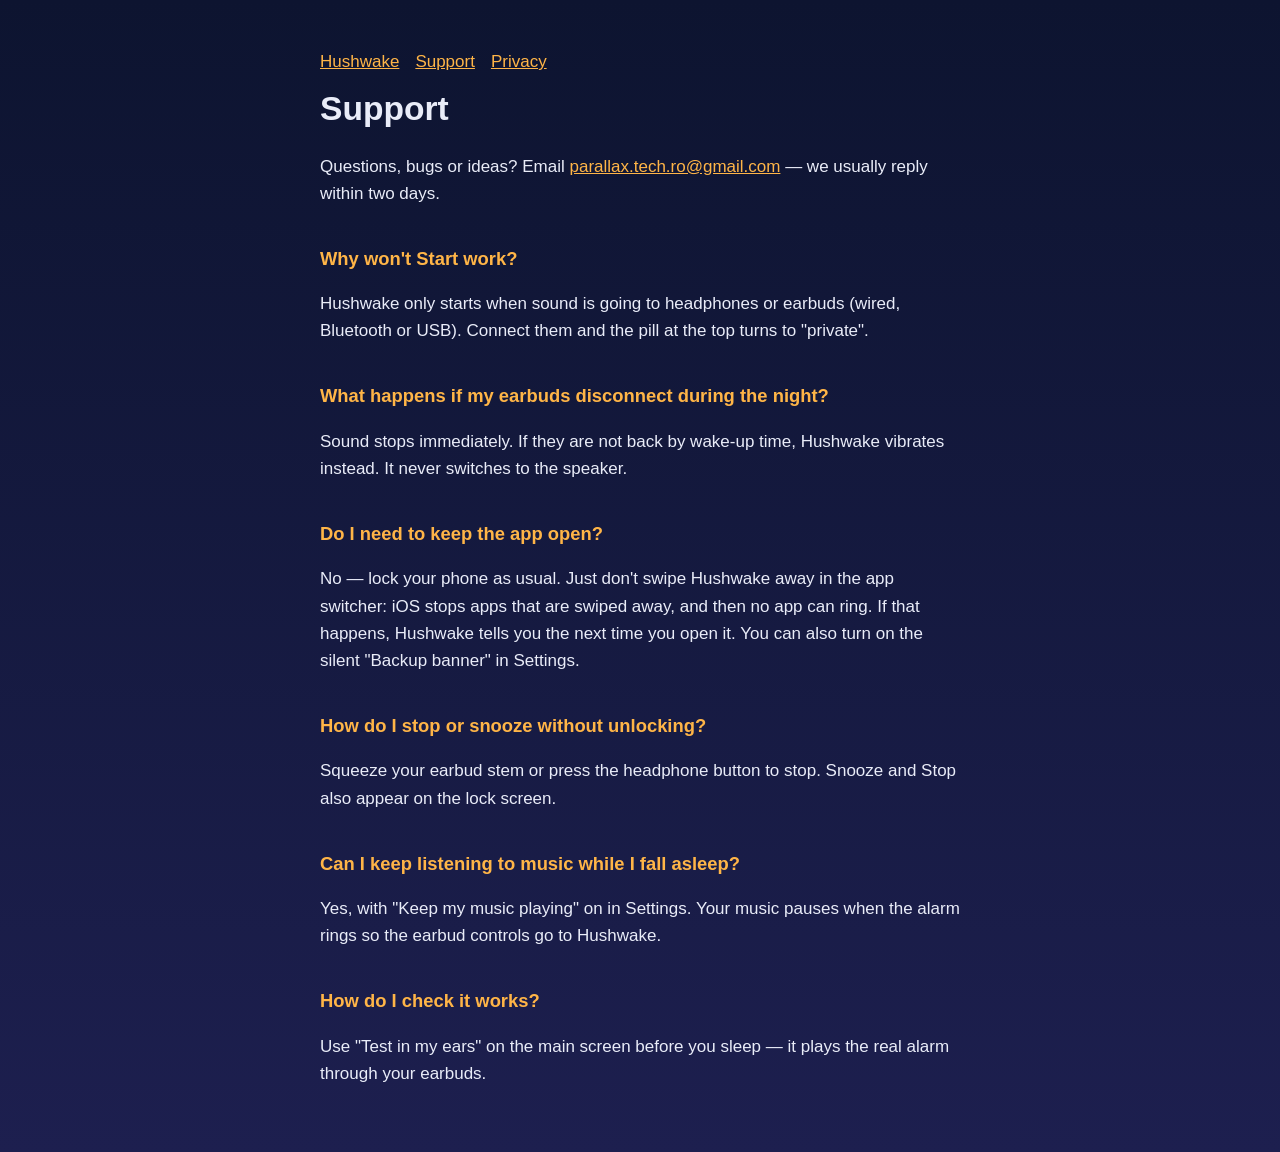
==== support.html @ bd511e37 "Hushwake support + privacy pages" ====
<!doctype html><html lang="en"><head><meta charset="utf-8"><meta name="viewport" content="width=device-width,initial-scale=1"><title>Hushwake Support</title><link rel="stylesheet" href="style.css"></head>
<body><main><nav><a href="index.html">Hushwake</a><a href="support.html">Support</a><a href="privacy.html">Privacy</a></nav>
<h1>Support</h1><p>Questions, bugs or ideas? Email <a href="mailto:parallax.tech.ro@gmail.com">parallax.tech.ro@gmail.com</a> — we usually reply within two days.</p>
<h2>Why won't Start work?</h2><p>Hushwake only starts when sound is going to headphones or earbuds (wired, Bluetooth or USB). Connect them and the pill at the top turns to "private".</p>
<h2>What happens if my earbuds disconnect during the night?</h2><p>Sound stops immediately. If they are not back by wake-up time, Hushwake vibrates instead. It never switches to the speaker.</p>
<h2>Do I need to keep the app open?</h2><p>No — lock your phone as usual. Just don't swipe Hushwake away in the app switcher: iOS stops apps that are swiped away, and then no app can ring. If that happens, Hushwake tells you the next time you open it. You can also turn on the silent "Backup banner" in Settings.</p>
<h2>How do I stop or snooze without unlocking?</h2><p>Squeeze your earbud stem or press the headphone button to stop. Snooze and Stop also appear on the lock screen.</p>
<h2>Can I keep listening to music while I fall asleep?</h2><p>Yes, with "Keep my music playing" on in Settings. Your music pauses when the alarm rings so the earbud controls go to Hushwake.</p>
<h2>How do I check it works?</h2><p>Use "Test in my ears" on the main screen before you sleep — it plays the real alarm through your earbuds.</p></main></body></html>
---- style.css ----
:root{--bg:#0d1430;--card:#18214a;--text:#e9ecf8;--muted:#a9b0d0;--amber:#ffb547}
*{box-sizing:border-box}body{margin:0;background:linear-gradient(#0d1430,#1d1f4f);color:var(--text);font:17px/1.6 -apple-system,BlinkMacSystemFont,"SF Pro Rounded","Segoe UI",Roboto,sans-serif;min-height:100vh}
main{max-width:680px;margin:0 auto;padding:48px 20px}h1{font-size:2.1rem;margin:.2em 0}h2{color:var(--amber);font-size:1.15rem;margin-top:2em}
a{color:var(--amber)}.card{background:var(--card);border-radius:16px;padding:18px 22px;margin:16px 0}.muted{color:var(--muted);font-size:.9rem}nav a{margin-right:16px}
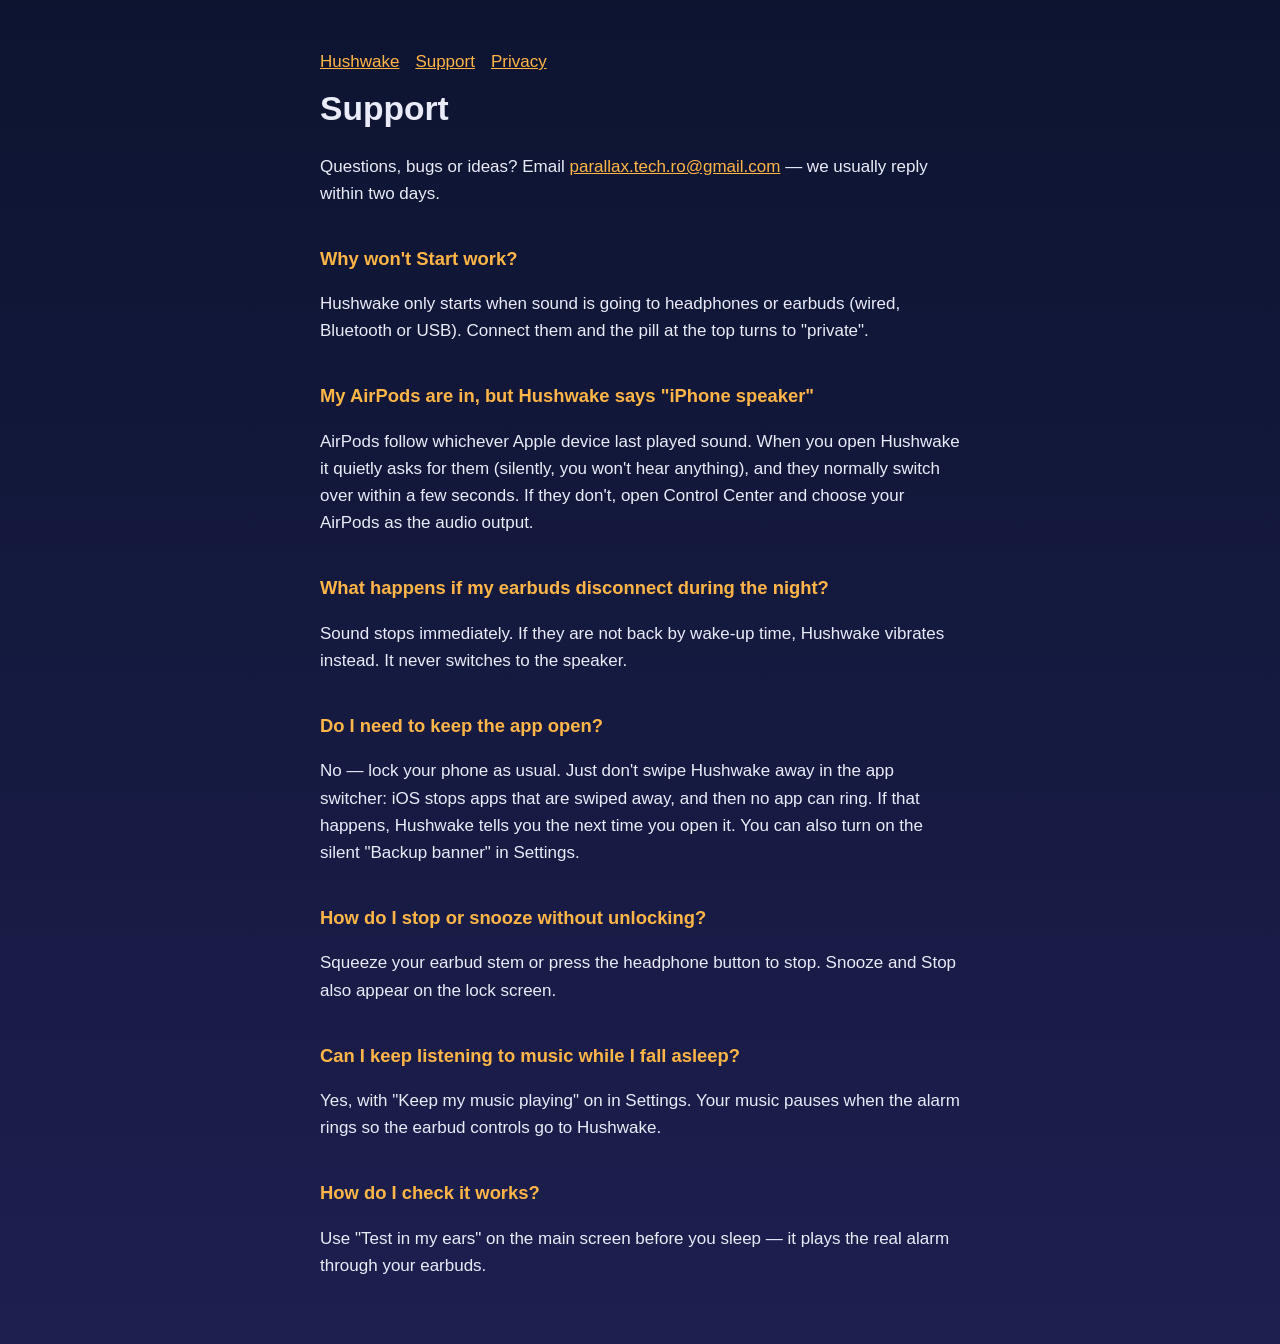
==== commit 7a1b7213: "FAQ: AirPods connected to another device" ====
--- a/support.html
+++ b/support.html
@@ -2,6 +2,7 @@
 <body><main><nav><a href="index.html">Hushwake</a><a href="support.html">Support</a><a href="privacy.html">Privacy</a></nav>
 <h1>Support</h1><p>Questions, bugs or ideas? Email <a href="mailto:parallax.tech.ro@gmail.com">parallax.tech.ro@gmail.com</a> — we usually reply within two days.</p>
 <h2>Why won't Start work?</h2><p>Hushwake only starts when sound is going to headphones or earbuds (wired, Bluetooth or USB). Connect them and the pill at the top turns to "private".</p>
+<h2>My AirPods are in, but Hushwake says "iPhone speaker"</h2><p>AirPods follow whichever Apple device last played sound. When you open Hushwake it quietly asks for them (silently, you won't hear anything), and they normally switch over within a few seconds. If they don't, open Control Center and choose your AirPods as the audio output.</p>
 <h2>What happens if my earbuds disconnect during the night?</h2><p>Sound stops immediately. If they are not back by wake-up time, Hushwake vibrates instead. It never switches to the speaker.</p>
 <h2>Do I need to keep the app open?</h2><p>No — lock your phone as usual. Just don't swipe Hushwake away in the app switcher: iOS stops apps that are swiped away, and then no app can ring. If that happens, Hushwake tells you the next time you open it. You can also turn on the silent "Backup banner" in Settings.</p>
 <h2>How do I stop or snooze without unlocking?</h2><p>Squeeze your earbud stem or press the headphone button to stop. Snooze and Stop also appear on the lock screen.</p>
